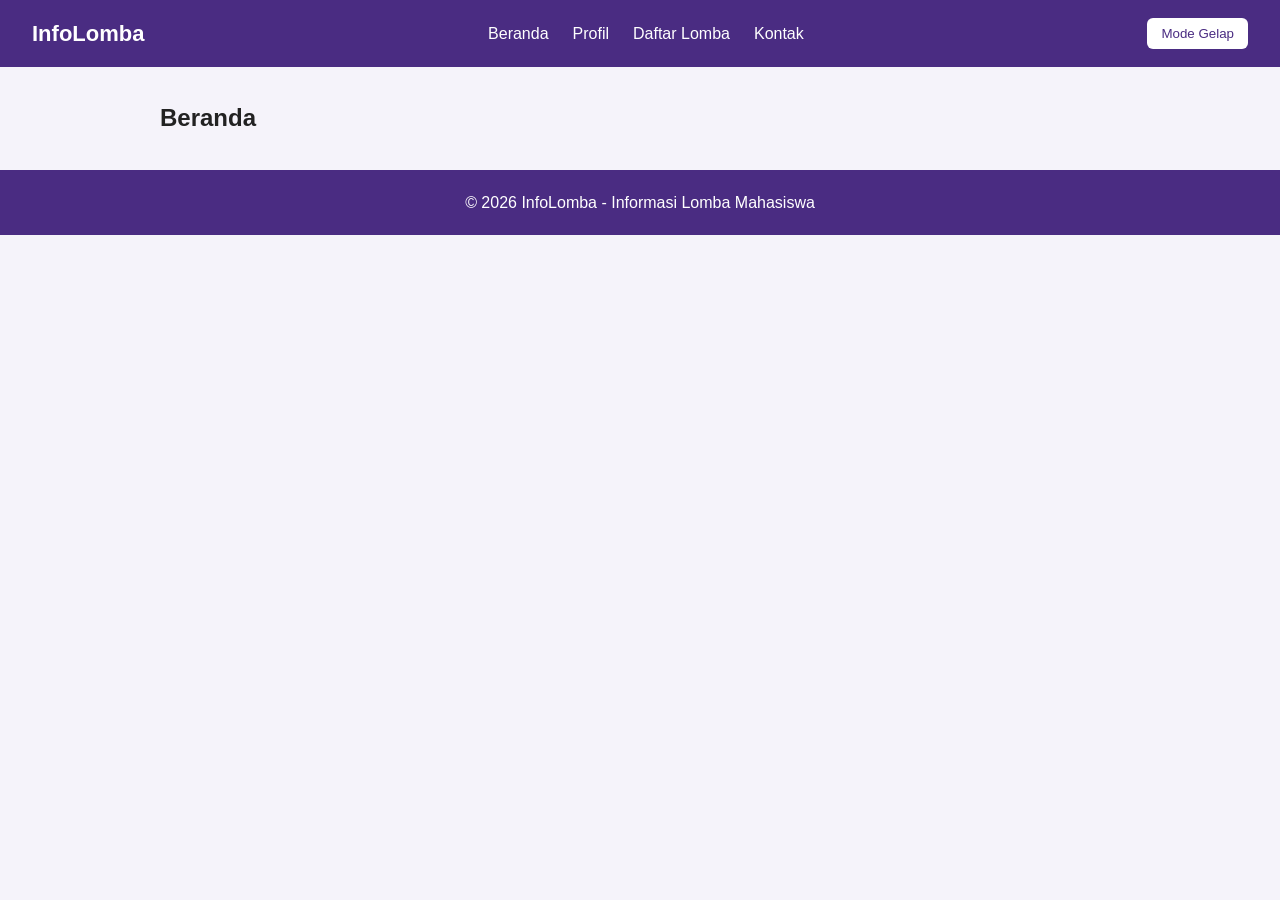
==== index.html @ 18b2b077 "Membuat kerangka project InfoLomba 4 halaman" ====
<!doctype html>
<html lang="id">
<head>
    <meta charset="UTF-8" />
    <meta name="viewport" content="width=device-width, initial-scale=1.0" />
    <title>Beranda | InfoLomba</title>
    <link rel="stylesheet" href="css/style.css" />
</head>
<body>
    <!-- Navbar -->
    <header class="navbar">
        <h1 class="logo">InfoLomba</h1>
        <nav>
            <ul class="menu">
                <li><a href="index.html">Beranda</a></li>
                <li><a href="profil.html">Profil</a></li>
                <li><a href="kegiatan.html">Daftar Lomba</a></li>
                <li><a href="kontak.html">Kontak</a></li>
            </ul>
        </nav>
        <button id="tombol-tema" type="button">Mode Gelap</button>
    </header>
    <!-- Konten utama -->
    <main>
        <h2>Beranda</h2>
        <!-- Isi halaman dikerjakan oleh anggota yang bertugas -->
    </main>
    <!-- Footer -->
    <footer>
        <p>&copy; 2026 InfoLomba - Informasi Lomba Mahasiswa</p>
    </footer>
    <script src="js/script.js"></script>
</body>
</html>
---- css/style.css ----
* { margin: 0; padding: 0; box-sizing: border-box; }
body {
    font-family: Arial, sans-serif;
    color: #222;
    background-color: #f5f3fa;
    line-height: 1.6;
}
/* ===== BAGIAN UMUM (Ketua) ===== */
.navbar {
    display: flex;
    justify-content: space-between;
    align-items: center;
    flex-wrap: wrap;
    gap: 12px;
    padding: 16px 32px;
    background-color: #4a2c82;
    color: white;
}
.logo { font-size: 22px; }
.menu { display: flex; gap: 24px; list-style: none; }
.menu a { color: white; text-decoration: none; }
.menu a:hover { text-decoration: underline; }
#tombol-tema {
    padding: 8px 14px;
    border: none;
    border-radius: 6px;
    background-color: white;
    color: #4a2c82;
    cursor: pointer;
}
main { max-width: 1000px; margin: 0 auto; padding: 32px 20px; }
.grid-card {
    display: grid;
    grid-template-columns: repeat(auto-fit, minmax(240px, 1fr));
    gap: 20px;
}
.card {
    background-color: white;
    border: 1px solid #ccc;
    border-radius: 8px;
    padding: 20px;
}
.card img { width: 100%; border-radius: 6px; margin-bottom: 10px; }
.card h3 { margin-bottom: 8px; }
.judul-seksi { margin: 28px 0 16px; }
footer {
    padding: 20px 32px;
    text-align: center;
    background-color: #4a2c82;
    color: white;
}
/* Mode gelap (dipasang oleh JavaScript) */
body.gelap { background-color: #14111c; color: #e8e8e8; }
body.gelap .card { background-color: #221d33; border-color: #3d3458; }
@media (max-width: 600px) {
    .navbar { flex-direction: column; }
    .menu { gap: 14px; flex-wrap: wrap; justify-content: center; }
}
/* ===== BAGIAN MAHASISWA 2 (Beranda) ===== */
/* ===== BAGIAN MAHASISWA 3 (Profil dan Daftar Lomba) ===== */
/* ===== BAGIAN MAHASISWA 4 (Kontak) ===== */
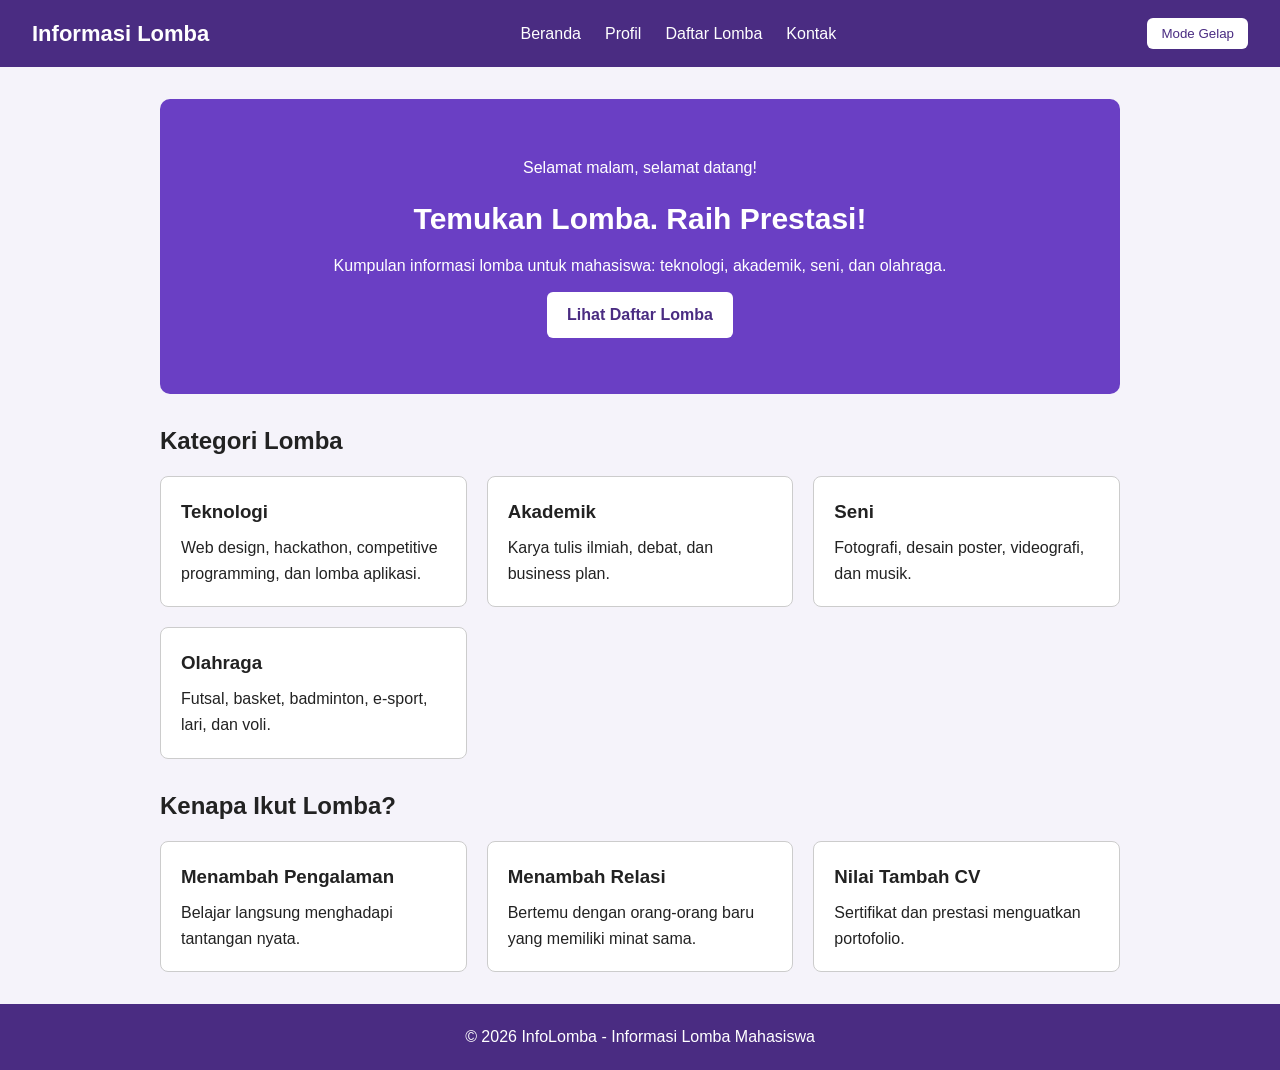
==== commit e28bb0e0: "Membuat struktur halaman beranda" ====
--- a/index.html
+++ b/index.html
@@ -9,7 +9,7 @@
 <body>
     <!-- Navbar -->
     <header class="navbar">
-        <h1 class="logo">InfoLomba</h1>
+        <h1 class="logo">Informasi Lomba</h1>
         <nav>
             <ul class="menu">
                 <li><a href="index.html">Beranda</a></li>
@@ -22,8 +22,47 @@
     </header>
     <!-- Konten utama -->
     <main>
-        <h2>Beranda</h2>
-        <!-- Isi halaman dikerjakan oleh anggota yang bertugas -->
+       <section class="hero">
+            <p id="sapaan">Selamat Datang</p>
+            <h2>Temukan Lomba. Raih Prestasi!</h2>
+            <p>Kumpulan informasi lomba untuk mahasiswa: teknologi, akademik, seni, dan olahraga.</p>
+            <a class="tombol-hero" href="kegiatan.html">Lihat Daftar Lomba</a>
+       </section>
+
+       <h2 class="judul-seksi">Kategori Lomba</h2>
+       <div class="grid-card">
+        <article class="card">
+            <h3>Teknologi</h3>
+            <p>Web design, hackathon, competitive programming, dan lomba aplikasi.</p>
+        </article>
+        <article class="card">
+            <h3>Akademik</h3>
+            <p>Karya tulis ilmiah, debat, dan business plan.</p>
+        </article>
+        <article class="card">
+            <h3>Seni</h3>
+            <p>Fotografi, desain poster, videografi, dan musik.</p>
+        </article>
+        <article class="card">
+            <h3>Olahraga</h3>
+            <p>Futsal, basket, badminton, e-sport, lari, dan voli.</p>
+        </article>
+        </div>
+
+        <h2 class="judul-seksi">Kenapa Ikut Lomba?</h2>
+        <div class="grid-card">
+            <article class="card">
+                <h3>Menambah Pengalaman</h3>
+                <p>Belajar langsung menghadapi tantangan nyata.</p>
+            </article>
+            <article class="card">
+                <h3>Menambah Relasi</h3>
+                <p>Bertemu dengan orang-orang baru yang memiliki minat sama.</p>
+            </article>
+            <article class="card">
+                <h3>Nilai Tambah CV</h3>
+                <p>Sertifikat dan prestasi menguatkan portofolio.</p>
+        </div>
     </main>
     <!-- Footer -->
     <footer>
--- a/css/style.css
+++ b/css/style.css
@@ -56,6 +56,93 @@
     .navbar { flex-direction: column; }
     .menu { gap: 14px; flex-wrap: wrap; justify-content: center; }
 }
+
 /* ===== BAGIAN MAHASISWA 2 (Beranda) ===== */
-/* ===== BAGIAN MAHASISWA 3 (Profil dan Daftar Lomba) ===== */
+.hero {
+  text-align: center;
+  padding: 56px 20px;
+  border-radius: 10px;
+  background-color: #6a3fc4;
+  color: white;
+}
+.hero h2 { font-size: 30px; margin: 6px 0 10px; }
+.hero p { margin-bottom: 14px; }
+.tombol-hero {
+  display: inline-block;
+  padding: 10px 20px;
+  border-radius: 6px;
+  background-color: white;
+  color: #4a2c82;
+  text-decoration: none;
+  font-weight: bold;
+}
+
+/* ===== BAGIAN MAHASISWA 3 (Profil dan Kegiatan) ===== */
+.blok-profil {
+  background-color: white;
+  border: 1px solid #ccc;
+  border-radius: 8px;
+  padding: 20px;
+  margin-top: 16px;
+}
+.blok-profil h3 { 
+  margin-bottom: 8px; 
+  color: #4a2c82; 
+}
+.blok-profil ul { 
+  padding-left: 20px; 
+}
+.info { 
+  margin-top: 4px; 
+  font-size: 14px; 
+  color: #666; 
+}
+.filter { 
+  display: flex; 
+  flex-wrap: wrap; 
+  gap: 10px; 
+  margin: 16px 0 20px; 
+}
+.tombol-filter {
+  padding: 8px 16px;
+  border: 1px solid #4a2c82;
+  border-radius: 20px;
+  background-color: white;
+  color: #4a2c82;
+  cursor: pointer;
+}
+.tombol-filter.aktif { 
+  background-color: #4a2c82; 
+  color: white; 
+}
+.label {
+  display: inline-block;
+  margin-bottom: 8px;
+  padding: 2px 10px;
+  border-radius: 12px;
+  background-color: #e6dcff;
+  color: #4a2c82;
+  font-size: 12px;
+  font-weight: bold;
+}
+/* Mode gelap bagian ini */
+body.gelap .blok-profil { 
+  background-color: #221d33; 
+  border-color: #3d3458; 
+}
+body.gelap .blok-profil h3 { 
+  color: #c3a9ff; 
+}
+body.gelap .info { 
+  color: #b4abc9; 
+}
+body.gelap .tombol-filter { 
+  background-color: #221d33; 
+  color: #e8e8e8; 
+  border-color: #3d3458; 
+}
+body.gelap .tombol-filter.aktif { 
+  background-color: #7c4dff; 
+  color: white; 
+}
 /* ===== BAGIAN MAHASISWA 4 (Kontak) ===== */
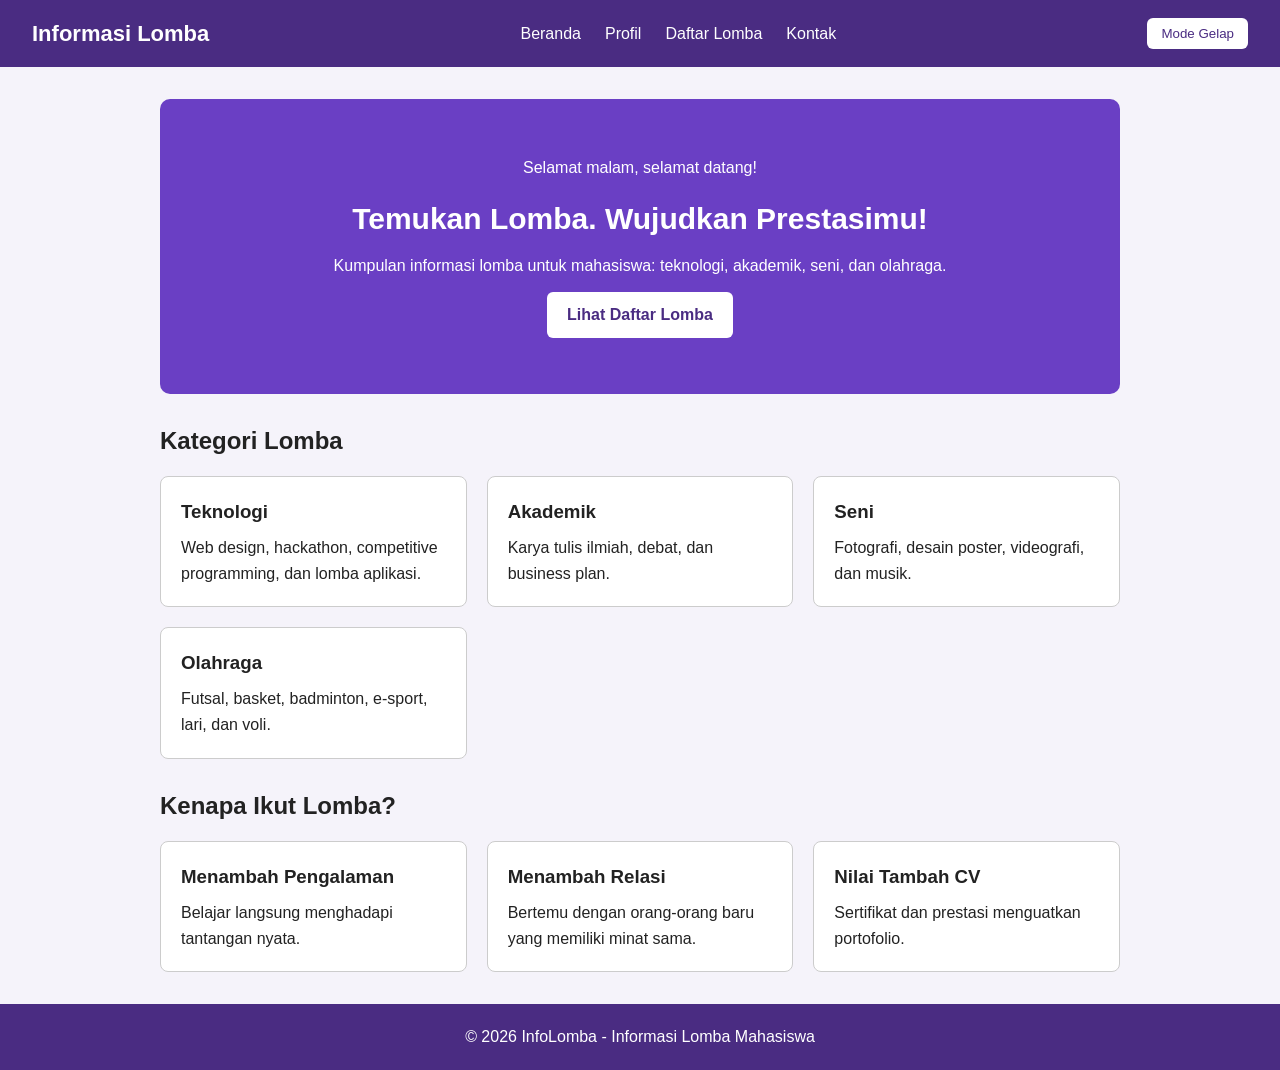
==== commit 09ce4dae: "Update Judul Beranda" ====
--- a/index.html
+++ b/index.html
@@ -23,8 +23,8 @@
     <!-- Konten utama -->
     <main>
        <section class="hero">
-            <p id="sapaan">Selamat Datang</p>
-            <h2>Temukan Lomba. Raih Prestasi!</h2>
+            <p id="sapaan">Hallo Mahasiswa Berprestasi!</p>
+            <h2>Temukan Lomba. Wujudkan Prestasimu!</h2>
             <p>Kumpulan informasi lomba untuk mahasiswa: teknologi, akademik, seni, dan olahraga.</p>
             <a class="tombol-hero" href="kegiatan.html">Lihat Daftar Lomba</a>
        </section>
--- a/css/style.css
+++ b/css/style.css
@@ -15,6 +15,7 @@
     padding: 16px 32px;
     background-color: #4a2c82;
     color: white;
+    .card:hover { box-shadow: 0 4px 12px rgba(0, 0, 0, 0.15); }
 }
 .logo { font-size: 22px; }
 .menu { display: flex; gap: 24px; list-style: none; }
@@ -146,3 +147,28 @@
   color: white; 
 }
 /* ===== BAGIAN MAHASISWA 4 (Kontak) ===== */
+.info-kontak {
+    margin: 16px 0 28px;
+}
+.form-kontak {
+    display: flex;
+    flex-direction: column;
+    gap: 8px;
+    max-width: 500px;
+}
+.form-kontak input,
+.form-kontak textarea {
+    padding: 10px;
+    border: 1px solid #aaa;
+    border-radius: 6px;
+    font-family: inherit;
+}
+.form-kontak button {
+    padding: 10px;
+    border: none;
+    border-radius: 6px;
+    background-color: #4a2c82;
+    color: white;
+    cursor: pointer;
+}
+#status-form { font-weight: bold; }
